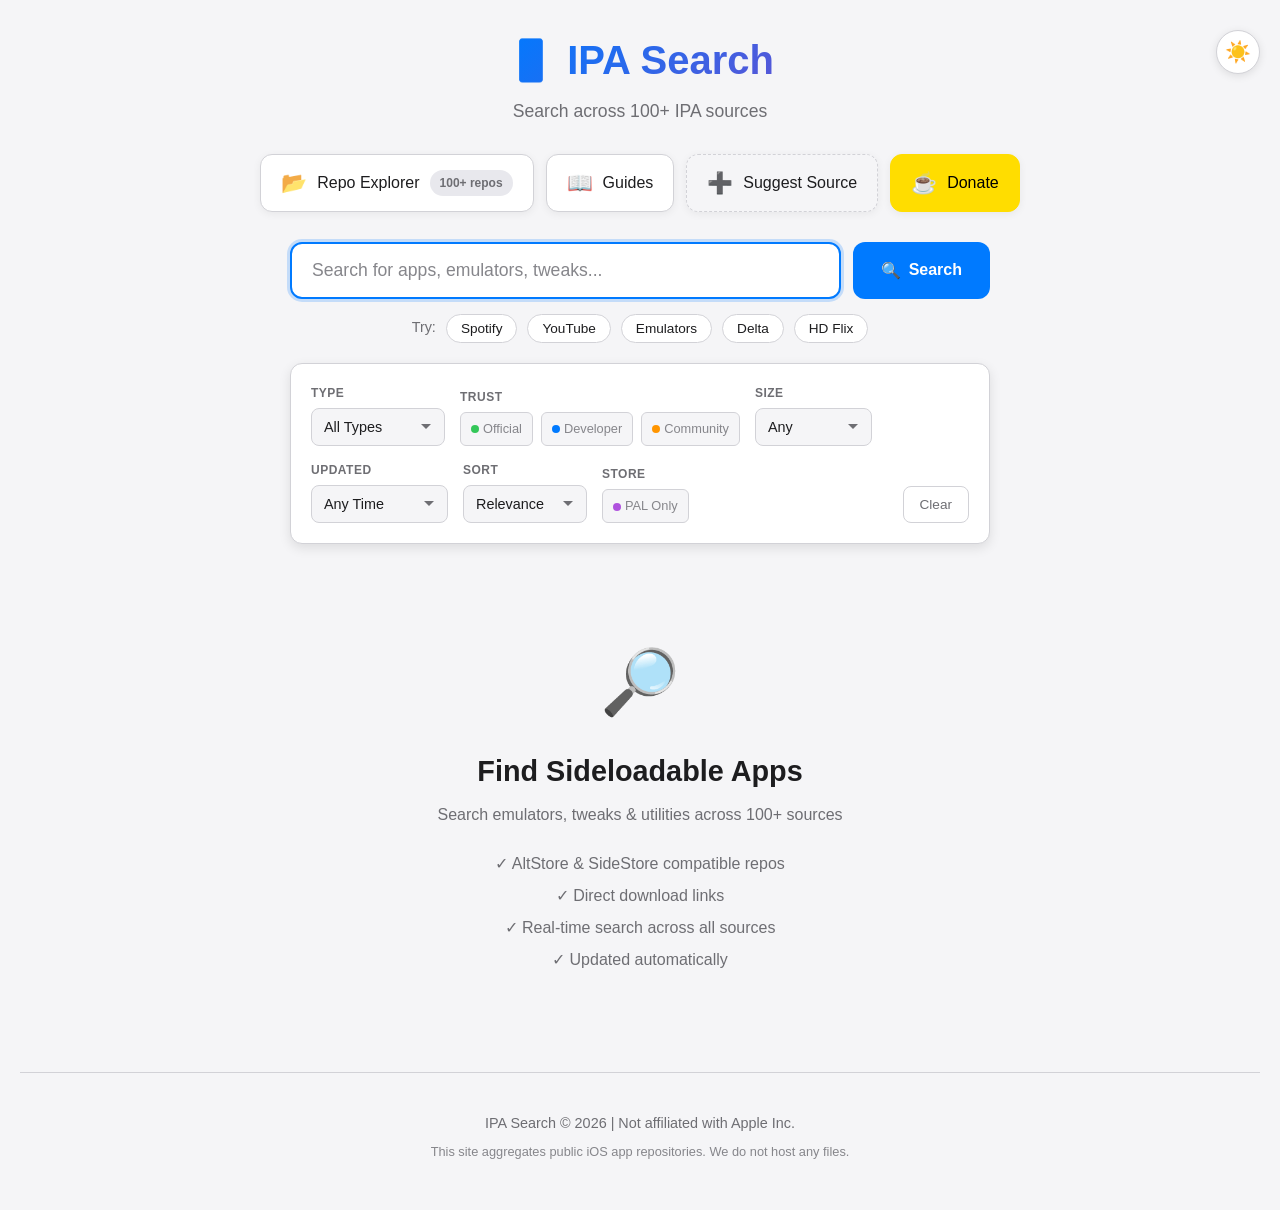
==== index.html @ 2eb37b1c "Add files via upload" ====
<!DOCTYPE html>
<html lang="en">
<head>
  <meta charset="UTF-8">
  <meta name="viewport" content="width=device-width, initial-scale=1.0">
  <meta name="description" content="Search 10,000+ iOS apps across 100+ AltStore & SideStore sources. Find IPAs, emulators, tweaked apps, jailbreak tools. Free, fast, updated daily.">
  <meta name="robots" content="index, follow, max-image-preview:large">
  <meta name="keywords" content="IPA download, sideload iOS, AltStore sources, SideStore repos, TrollStore, iOS emulator, tweaked apps iOS, jailbreak apps, IPA library, Spotify++ iOS, Delta emulator, PPSSPP iOS, YouTube++ iOS, Instagram Rocket, sideload iPhone, iOS 18 sideload, install IPA iPhone, modded apps iOS">
  <title>IPA Search | 100+ AltStore & SideStore Sources</title>

  <!-- Canonical URL -->
  <link rel="canonical" href="https://ipasearch.xyz/">

  <!-- Open Graph / Facebook -->
  <meta property="og:type" content="website">
  <meta property="og:url" content="https://ipasearch.xyz/">
  <meta property="og:title" content="IPA Search | 100+ AltStore & SideStore Sources">
  <meta property="og:description" content="Search 10,000+ iOS apps across 100+ AltStore & SideStore sources. Find IPAs, emulators, tweaked apps, jailbreak tools. Free, fast, updated daily.">
  <meta property="og:image" content="https://ipasearch.xyz/og-image.png">
  <meta property="og:image:alt" content="IPA Search homepage preview">

  <!-- Twitter -->
  <meta name="twitter:card" content="summary_large_image">
  <meta name="twitter:url" content="https://ipasearch.xyz/">
  <meta name="twitter:title" content="IPA Search | 100+ AltStore & SideStore Sources">
  <meta name="twitter:description" content="Search 10,000+ iOS apps across 100+ AltStore & SideStore sources. Find IPAs, emulators, tweaked apps, jailbreak tools.">
  <meta name="twitter:image" content="https://ipasearch.xyz/og-image.png">
  <meta name="twitter:image:alt" content="IPA Search homepage preview">

  <link rel="stylesheet" href="style.css">

  <!-- Google AdSense: replace ca-pub-XXXXXXXXXXXXXXXX with your publisher ID -->
  <!-- <script async src="https://pagead2.googlesyndication.com/pagead/js/adsbygoogle.js?client=ca-pub-XXXXXXXXXXXXXXXX" crossorigin="anonymous"></script> -->

  <!-- Favicon & Apple Touch Icon -->
  <link rel="icon" href="data:image/svg+xml,<svg xmlns='http://www.w3.org/2000/svg' viewBox='0 0 100 100'><rect fill='%23007aff' width='100' height='100' rx='22'/></svg>">
  <link rel="apple-touch-icon" href="/apple-touch-icon.png">

  <!-- Vercel Web Analytics -->
  <script>
    window.va = window.va || function () { (window.vaq = window.vaq || []).push(arguments); };
  </script>
  <script defer src="/_vercel/insights/script.js"></script>

  <!-- Structured Data (JSON-LD): WebApplication -->
  <script type="application/ld+json">
  {
    "@context": "https://schema.org",
    "@type": "WebApplication",
    "name": "IPA Search",
    "url": "https://ipasearch.xyz/",
    "description": "Search 10,000+ iOS apps across 100+ AltStore & SideStore sources. Find IPAs, emulators, tweaked apps, jailbreak tools.",
    "applicationCategory": "UtilitiesApplication",
    "operatingSystem": "Web",
    "offers": {
      "@type": "Offer",
      "price": "0",
      "priceCurrency": "USD"
    },
    "author": {
      "@type": "Person",
      "name": "Suyash Bhawsar"
    }
  }
  </script>

  <!-- Structured Data (JSON-LD): Organization -->
  <script type="application/ld+json">
  {
    "@context": "https://schema.org",
    "@type": "Organization",
    "name": "IPA Search",
    "url": "https://ipasearch.xyz/",
    "logo": "https://ipasearch.xyz/apple-touch-icon.png",
    "description": "Search 10,000+ iOS apps across 100+ AltStore & SideStore sources. Find IPAs, emulators, tweaked apps, and jailbreak tools.",
    "founder": {
      "@type": "Person",
      "name": "Suyash Bhawsar"
    },
    "sameAs": [
      "https://blog.ipasearch.xyz",
      "https://buymeacoffee.com/suyashbhawsar"
    ]
  }
  </script>

  <!-- Structured Data (JSON-LD): FAQ -->
  <script type="application/ld+json">
  {
    "@context": "https://schema.org",
    "@type": "FAQPage",
    "mainEntity": [
      {
        "@type": "Question",
        "name": "What is IPA sideloading?",
        "acceptedAnswer": {
          "@type": "Answer",
          "text": "Sideloading is installing apps on iOS devices outside the official App Store using tools like AltStore, SideStore, Sideloadly, or TrollStore. It allows you to install IPA files (iOS app packages) that aren't available on the App Store."
        }
      },
      {
        "@type": "Question",
        "name": "Is sideloading apps on iOS safe?",
        "acceptedAnswer": {
          "@type": "Answer",
          "text": "Sideloading from trusted sources is generally safe. IPA Search displays trust badges (Official, Developer, Community) to help you identify reliable repositories. Always download from reputable sources and avoid apps from unknown origins."
        }
      },
      {
        "@type": "Question",
        "name": "Do I need to jailbreak my iPhone to sideload apps?",
        "acceptedAnswer": {
          "@type": "Answer",
          "text": "No jailbreak is required for sideloading. Tools like AltStore, SideStore, and Sideloadly work on non-jailbroken devices. You can install up to 3 apps with a free Apple ID, which need to be refreshed every 7 days."
        }
      },
      {
        "@type": "Question",
        "name": "What is the difference between AltStore and SideStore?",
        "acceptedAnswer": {
          "@type": "Answer",
          "text": "AltStore requires a computer to refresh apps every 7 days via AltServer. SideStore is a fork that does not require a computer after initial setup. It refreshes apps on-device using a custom VPN configuration."
        }
      },
      {
        "@type": "Question",
        "name": "What is TrollStore and which iOS versions does it support?",
        "acceptedAnswer": {
          "@type": "Answer",
          "text": "TrollStore is a permanent IPA installer that does not require resigning. It supports iOS 14.0 to 16.6.1 and iOS 17.0. Apps installed via TrollStore never expire. iOS 17.0.1 and later are not supported because Apple patched the CoreTrust vulnerability."
        }
      },
      {
        "@type": "Question",
        "name": "How many apps can I sideload with a free Apple ID?",
        "acceptedAnswer": {
          "@type": "Answer",
          "text": "With a free Apple ID, you can sideload up to 3 apps at a time, and they expire after 7 days (requiring re-signing). A paid Apple Developer account ($99/year) removes these limits."
        }
      }
    ]
  }
  </script>
</head>
<body>
  <div class="container">
    <!-- Header -->
    <header>
      <div class="header-content">
        <h1>📱 IPA Search</h1>
        <p class="subtitle">Search across 100+ IPA sources</p>
        <button id="theme-toggle" class="theme-btn" aria-label="Toggle theme">
          <span class="sun-icon">☀️</span>
          <span class="moon-icon">🌙</span>
        </button>
      </div>
    </header>

    <!-- Navigation -->
    <nav class="main-nav">
      <a href="/sources.html" class="nav-btn">
        <span class="nav-icon">📂</span>
        <span class="nav-text">Repo Explorer</span>
        <span class="nav-badge">100+ repos</span>
      </a>
      <a href="https://blog.ipasearch.xyz" class="nav-btn">
        <span class="nav-icon">📖</span>
        <span class="nav-text">Guides</span>
      </a>
      <button class="nav-btn nav-btn-secondary" onclick="openSuggestModal()">
        <span class="nav-icon">➕</span>
        <span class="nav-text">Suggest Source</span>
      </button>
      <a href="https://buymeacoffee.com/suyashbhawsar" target="_blank" rel="noopener noreferrer" class="nav-btn nav-btn-donate">
        <span class="nav-icon">☕</span>
        <span class="nav-text">Donate</span>
      </a>
    </nav>

    <!-- Search Section -->
    <section class="search-section">
      <div class="search-container">
        <input
          type="text"
          id="search-input"
          placeholder="Search for apps, emulators, tweaks..."
          autocomplete="off"
          autofocus
        >
        <button id="search-btn" class="search-btn">
          <span class="search-icon">🔍</span>
          Search
        </button>
      </div>
      <div class="search-hints">
        <span>Try:</span>
        <button class="hint-btn" data-query="spotify">Spotify</button>
        <button class="hint-btn" data-query="youtube">YouTube</button>
        <button class="hint-btn" data-query="emulator">Emulators</button>
        <button class="hint-btn" data-query="delta">Delta</button>
        <button class="hint-btn" data-query="hdflix">HD Flix</button>
      </div>

      <!-- Trending Searches -->
      <div id="trending-section" class="trending-section hidden">
        <div class="trending-header">
          <span class="trending-label">Trending</span>
          <div class="trending-tabs">
            <button class="trending-tab active" data-period="day">Today</button>
            <button class="trending-tab" data-period="week">This Week</button>
            <button class="trending-tab" data-period="alltime">All Time</button>
          </div>
        </div>
        <div id="trending-chips" class="trending-chips"></div>
      </div>

      <!-- Filters -->
      <div class="filters-section" id="filters-section">
        <button class="filters-toggle" id="filters-toggle">Filters</button>
        <div class="filters-grid">
          <div class="filter-group">
            <label class="filter-label">Type</label>
            <select id="filter-type" class="filter-select">
              <option value="">All Types</option>
              <option value="tweaked">Tweaked (++)</option>
              <option value="emulator">Emulators</option>
              <option value="streaming">Streaming</option>
              <option value="jailbreak">Jailbreak</option>
              <option value="social">Social</option>
              <option value="games">Games</option>
              <option value="utilities">Utilities</option>
            </select>
          </div>

          <div class="filter-group filter-group-trust">
            <label class="filter-label">Trust</label>
            <div class="trust-checkboxes">
              <label class="trust-checkbox"><input type="checkbox" id="trust-official" value="official"><span class="trust-check-label official">Official</span></label>
              <label class="trust-checkbox"><input type="checkbox" id="trust-developer" value="developer"><span class="trust-check-label developer">Developer</span></label>
              <label class="trust-checkbox"><input type="checkbox" id="trust-community" value="community"><span class="trust-check-label community">Community</span></label>
            </div>
          </div>

          <div class="filter-group">
            <label class="filter-label">Size</label>
            <select id="filter-size" class="filter-select">
              <option value="">Any</option>
              <option value="small">&lt; 25 MB</option>
              <option value="medium">25-100 MB</option>
              <option value="large">100+ MB</option>
            </select>
          </div>

          <div class="filter-group">
            <label class="filter-label">Updated</label>
            <select id="filter-date" class="filter-select">
              <option value="">Any Time</option>
              <option value="week">Last 7 Days</option>
              <option value="month">Last 30 Days</option>
              <option value="quarter">Last 3 Months</option>
              <option value="year">Last Year</option>
            </select>
          </div>

          <div class="filter-group">
            <label class="filter-label">Sort</label>
            <select id="filter-sort" class="filter-select">
              <option value="relevance">Relevance</option>
              <option value="name">Name (A-Z)</option>
              <option value="date">Recent First</option>
              <option value="size-asc">Smallest</option>
              <option value="size-desc">Largest</option>
            </select>
          </div>

          <div class="filter-group filter-group-pal">
            <label class="filter-label">Store</label>
            <label class="pal-toggle" title="Show only AltStore PAL apps (EU marketplace)">
              <input type="checkbox" id="filter-pal">
              <span class="pal-toggle-label">PAL Only</span>
            </label>
          </div>

          <button id="clear-filters" class="clear-filters-btn">Clear</button>
        </div>
      </div>
    </section>

    <!-- Stats Section -->
    <section id="stats-section" class="stats-section hidden">
      <div class="stats-grid">
        <div class="stat-card">
          <span class="stat-value" id="stat-sources">-</span>
          <span class="stat-label">Sources</span>
        </div>
        <div class="stat-card">
          <span class="stat-value" id="stat-apps">-</span>
          <span class="stat-label">Total Apps</span>
        </div>
        <div class="stat-card">
          <span class="stat-value" id="stat-matches">-</span>
          <span class="stat-label">Matches</span>
        </div>
        <div class="stat-card">
          <span class="stat-value" id="stat-time">-</span>
          <span class="stat-label">Search Time</span>
        </div>
      </div>
    </section>

    <!-- Results Section -->
    <section id="results-section" class="results-section">
      <div id="loading" class="loading hidden">
        <div class="spinner"></div>
        <p>Searching across all sources...</p>
      </div>

      <div id="error" class="error hidden">
        <span class="error-icon">⚠️</span>
        <p id="error-message">An error occurred</p>
        <button id="retry-btn" class="retry-btn">Retry</button>
      </div>

      <div id="welcome" class="welcome">
        <div class="welcome-icon">🔎</div>
        <h2>Find Sideloadable Apps</h2>
        <p>Search emulators, tweaks & utilities across 100+ sources</p>
        <ul class="feature-list">
          <li>✓ AltStore & SideStore compatible repos</li>
          <li>✓ Direct download links</li>
          <li>✓ Real-time search across all sources</li>
          <li>✓ Updated automatically</li>
        </ul>
      </div>

      <div id="results" class="results-grid hidden"></div>

      <div id="no-results" class="no-results hidden">
        <span class="no-results-icon">😕</span>
        <h3>No apps found</h3>
        <p>Try a different search term or check the spelling</p>
      </div>
    </section>

    <!-- Ad Banner (only shown after results, 728x90 Leaderboard) -->
    <!-- DISABLED: Enable after AdSense approval. See README.md for instructions -->
    <!--
    <div id="ad-banner" class="ad-container ad-leaderboard hidden">
      <div class="ad-placeholder">
        <ins class="adsbygoogle"
             style="display:inline-block;width:728px;height:90px"
             data-ad-client="ca-pub-XXXXXXXXXXXXXXXX"
             data-ad-slot="XXXXXXXXXX"></ins>
        <script>(adsbygoogle = window.adsbygoogle || []).push({});</script>
        <span class="ad-label">Advertisement</span>
      </div>
    </div>
    -->

    <!-- Footer -->
    <footer>
      <p>IPA Search &copy; 2026 | Not affiliated with Apple Inc.</p>
      <p class="disclaimer">This site aggregates public iOS app repositories. We do not host any files.</p>
    </footer>
  </div>

  <!-- Sticky Mobile Footer Ad (320x50) -->
  <!-- DISABLED: Enable after AdSense approval. See README.md for instructions -->
  <!--
  <div id="mobile-sticky-ad" class="mobile-sticky-ad hidden">
    <button class="close-sticky-ad" onclick="closeStickyAd()" aria-label="Close ad">×</button>
    <ins class="adsbygoogle"
         style="display:inline-block;width:320px;height:50px"
         data-ad-client="ca-pub-XXXXXXXXXXXXXXXX"
         data-ad-slot="XXXXXXXXXX"></ins>
    <script>(adsbygoogle = window.adsbygoogle || []).push({});</script>
  </div>
  -->

  <!-- App Detail Modal -->
  <div id="app-modal" class="modal hidden">
    <div class="modal-backdrop" onclick="closeModal()"></div>
    <div class="modal-content">
      <button class="modal-close" onclick="closeModal()" aria-label="Close">&times;</button>
      <div class="modal-header">
        <img id="modal-icon" class="modal-icon" src="" alt="App icon">
        <div class="modal-title-section">
          <h2 id="modal-name"></h2>
          <p id="modal-subtitle" class="modal-subtitle"></p>
          <p id="modal-developer" class="modal-developer"></p>
        </div>
      </div>
      <div class="modal-meta">
        <span id="modal-version" class="modal-meta-item"></span>
        <span id="modal-date" class="modal-meta-item"></span>
        <span id="modal-size" class="modal-meta-item"></span>
      </div>
      <div id="modal-badges" class="modal-badges"></div>
      <div class="modal-section">
        <h3>Description</h3>
        <p id="modal-description" class="modal-description-truncated"></p>
        <a id="modal-read-more" href="#" class="modal-read-more hidden" target="_blank" rel="noopener noreferrer">Read more &rarr;</a>
      </div>
      <div class="modal-actions">
        <a id="modal-download" href="#" class="modal-download-btn" target="_blank" rel="noopener noreferrer">Download IPA</a>
        <button id="modal-copy-source" class="modal-copy-btn">Copy Source URL</button>
      </div>
      <a id="modal-view-page" href="#" class="modal-view-page-link" target="_blank" rel="noopener noreferrer">
        View Full Details <span class="view-arrow">&rarr;</span>
      </a>
    </div>
  </div>

  <!-- Suggest Source Modal -->
  <div id="suggest-modal" class="modal hidden">
    <div class="modal-backdrop" onclick="closeSuggestModal()"></div>
    <div class="modal-content suggest-modal-content">
      <button class="modal-close" onclick="closeSuggestModal()" aria-label="Close">&times;</button>
      <h2 class="suggest-title">Suggest a Source</h2>
      <p class="suggest-subtitle">Know a repo we're missing? Submit it below!</p>

      <form id="suggest-form" action="/api/suggest" method="POST">

        <div class="form-group">
          <label for="suggest-url">Repository URL *</label>
          <input type="url" id="suggest-url" name="repo_url" placeholder="https://example.com/repo.json" required
                 pattern="https?://.+\..+">
          <span class="field-hint">Must be a valid URL (e.g., example.com/repo.json)</span>
        </div>

        <div class="form-group">
          <label for="suggest-name">Repository Name (optional)</label>
          <input type="text" id="suggest-name" name="repo_name" placeholder="My Awesome Repo">
        </div>

        <div class="form-group">
          <label for="suggest-email">Your Email (optional, for follow-up)</label>
          <input type="email" id="suggest-email" name="email" placeholder="you@example.com">
        </div>

        <button type="submit" class="suggest-submit-btn">Submit Suggestion</button>
      </form>

      <div id="suggest-success" class="suggest-message hidden">
        <span class="success-icon">✅</span>
        <p>Thanks! We'll review your suggestion soon.</p>
      </div>

      <div id="suggest-error" class="suggest-message hidden">
        <span class="error-icon">❌</span>
        <p>Something went wrong. Please try again.</p>
      </div>
    </div>
  </div>

  <script>
    // Suggest Modal Functions
    function openSuggestModal() {
      document.getElementById('suggest-modal').classList.remove('hidden');
      document.body.style.overflow = 'hidden';
    }

    function closeSuggestModal() {
      document.getElementById('suggest-modal').classList.add('hidden');
      document.body.style.overflow = '';
      // Reset form
      document.getElementById('suggest-form').reset();
      document.getElementById('suggest-form').classList.remove('hidden');
      document.getElementById('suggest-success').classList.add('hidden');
      document.getElementById('suggest-error').classList.add('hidden');
    }

    // Auto-prefix https:// to URL field if missing
    document.getElementById('suggest-url').addEventListener('blur', function() {
      const val = this.value.trim();
      if (val && !val.match(/^https?:\/\//i)) {
        this.value = 'https://' + val;
      }
    });

    // Handle form submission with AJAX
    document.getElementById('suggest-form').addEventListener('submit', async function(e) {
      e.preventDefault();

      const form = e.target;
      const urlInput = document.getElementById('suggest-url');
      const submitBtn = form.querySelector('button[type="submit"]');
      const originalText = submitBtn.textContent;

      // Auto-prefix https:// if missing (in case blur didn't fire)
      const urlVal = urlInput.value.trim();
      if (urlVal && !urlVal.match(/^https?:\/\//i)) {
        urlInput.value = 'https://' + urlVal;
      }

      submitBtn.textContent = 'Submitting...';
      submitBtn.disabled = true;

      try {
        // Convert FormData to JSON for proper Vercel handling
        const formData = new FormData(form);
        const data = {};
        for (const [key, value] of formData) {
          data[key] = value;
        }

        const response = await fetch(form.action, {
          method: 'POST',
          body: JSON.stringify(data),
          headers: {
            'Accept': 'application/json',
            'Content-Type': 'application/json'
          }
        });

        if (response.ok) {
          form.classList.add('hidden');
          document.getElementById('suggest-success').classList.remove('hidden');
        } else {
          throw new Error('Submission failed');
        }
      } catch (error) {
        document.getElementById('suggest-error').classList.remove('hidden');
      }

      submitBtn.textContent = originalText;
      submitBtn.disabled = false;
    });
  </script>

  <script src="app.js"></script>
<script type="module" src="https://static.cloudflareinsights.com/beacon.min.js/v31edd6df95cf4e85bb4c19e7a9bdbcba1788362987495" integrity="sha512-iIg7k2xntmwu6/uSb5tpc/hySgZc4eoL31yB29W6tJFo2akwjPWcEqnCEdJvGexCL0KEQwVYv5BlowfhVz26hg==" data-cf-beacon='{"version":"2024.11.0","token":"49f5c4924f894ab6a2064449a4769128","r":1,"spa":2}' crossorigin="anonymous"></script>
</body>
</html>
---- style.css ----
/* CSS Variables for Theming */
:root {
  /* Light Theme (default) */
  --bg-primary: #f5f5f7;
  --bg-secondary: #ffffff;
  --bg-tertiary: #e8e8ed;
  --text-primary: #1d1d1f;
  --text-secondary: #6e6e73;
  --text-tertiary: #86868b;
  --accent-color: #007aff;
  --accent-hover: #0056b3;
  --border-color: #d2d2d7;
  --shadow-color: rgba(0, 0, 0, 0.1);
  --card-bg: #ffffff;
  --success-color: #34c759;
  --error-color: #ff3b30;
  --warning-color: #ff9500;
}

[data-theme="dark"] {
  /* Dark Theme */
  --bg-primary: #000000;
  --bg-secondary: #1c1c1e;
  --bg-tertiary: #2c2c2e;
  --text-primary: #f5f5f7;
  --text-secondary: #a1a1a6;
  --text-tertiary: #6e6e73;
  --accent-color: #0a84ff;
  --accent-hover: #409cff;
  --border-color: #38383a;
  --shadow-color: rgba(0, 0, 0, 0.3);
  --card-bg: #1c1c1e;
  --success-color: #30d158;
  --error-color: #ff453a;
  --warning-color: #ff9f0a;
}

/* Reset & Base Styles */
* {
  margin: 0;
  padding: 0;
  box-sizing: border-box;
}

html, body {
  overflow-x: hidden;
}

body {
  font-family: -apple-system, BlinkMacSystemFont, 'Segoe UI', Roboto, Oxygen, Ubuntu, sans-serif;
  background-color: var(--bg-primary);
  color: var(--text-primary);
  line-height: 1.5;
  min-height: 100vh;
  transition: background-color 0.3s ease, color 0.3s ease;
}

.container {
  max-width: 1400px;
  margin: 0 auto;
  padding: 0 20px;
}

/* Header */
header {
  padding: 30px 0;
  text-align: center;
  position: relative;
}

.header-content {
  position: relative;
}

header h1 {
  font-size: 2.5rem;
  font-weight: 700;
  margin-bottom: 8px;
  background: linear-gradient(135deg, var(--accent-color), #5856d6);
  -webkit-background-clip: text;
  -webkit-text-fill-color: transparent;
  background-clip: text;
  cursor: pointer;
  transition: opacity 0.2s ease;
  display: inline-block;
}

header h1:hover {
  opacity: 0.7;
}

.subtitle {
  color: var(--text-secondary);
  font-size: 1.1rem;
}

/* Main Navigation */
.main-nav {
  display: flex;
  justify-content: center;
  gap: 12px;
  margin-bottom: 20px;
  flex-wrap: wrap;
}

.nav-btn {
  display: inline-flex;
  align-items: center;
  gap: 10px;
  padding: 12px 20px;
  background: var(--bg-secondary);
  border: 1px solid var(--border-color);
  border-radius: 12px;
  color: var(--text-primary);
  text-decoration: none;
  font-weight: 500;
  transition: all 0.2s;
  box-shadow: 0 2px 8px rgba(0, 0, 0, 0.06);
}

.nav-btn:hover {
  background: var(--accent-color);
  color: white;
  border-color: var(--accent-color);
  transform: translateY(-2px);
  box-shadow: 0 4px 12px rgba(0, 122, 255, 0.3);
}

.nav-btn:hover .nav-badge {
  background: rgba(255, 255, 255, 0.2);
  color: white;
}

.nav-icon {
  font-size: 1.3rem;
}

.nav-text {
  font-size: 1rem;
}

.nav-badge {
  background: var(--bg-tertiary);
  color: var(--text-secondary);
  font-size: 0.75rem;
  font-weight: 600;
  padding: 4px 10px;
  border-radius: 20px;
  transition: all 0.2s;
}

.nav-btn-secondary {
  background: transparent;
  border-style: dashed;
}

.nav-btn-secondary:hover {
  background: var(--accent-color);
  border-style: solid;
}

.nav-btn-donate {
  background: #ffdd00;
  color: #000;
  border-color: #ffdd00;
}

.nav-btn-donate:hover {
  background: #ffcc00;
  color: #000;
  border-color: #ffcc00;
}

/* Suggest Modal */
.suggest-modal-content {
  max-width: 450px;
}

.suggest-title {
  font-size: 1.4rem;
  margin: 0 0 8px 0;
}

.suggest-subtitle {
  color: var(--text-secondary);
  margin: 0 0 24px 0;
  font-size: 0.95rem;
}

.form-group {
  margin-bottom: 18px;
}

.form-group label {
  display: block;
  font-size: 0.85rem;
  font-weight: 500;
  margin-bottom: 6px;
  color: var(--text-primary);
}

.form-group input {
  width: 100%;
  padding: 12px 14px;
  font-size: 1rem;
  border: 1px solid var(--border-color);
  border-radius: 10px;
  background: var(--bg-primary);
  color: var(--text-primary);
  transition: border-color 0.2s, box-shadow 0.2s;
}

.form-group input:focus {
  outline: none;
  border-color: var(--accent-color);
  box-shadow: 0 0 0 3px rgba(0, 122, 255, 0.15);
}

.form-group input::placeholder {
  color: var(--text-secondary);
  opacity: 0.7;
}

.field-hint {
  display: block;
  font-size: 0.75rem;
  color: var(--text-tertiary);
  margin-top: 4px;
}

.form-group input:invalid:not(:placeholder-shown) + .field-hint {
  color: var(--error-color);
}

.suggest-submit-btn {
  width: 100%;
  padding: 14px;
  font-size: 1rem;
  font-weight: 600;
  color: white;
  background: var(--accent-color);
  border: none;
  border-radius: 10px;
  cursor: pointer;
  transition: background 0.2s, transform 0.1s;
}

.suggest-submit-btn:hover {
  background: #0066d6;
}

.suggest-submit-btn:active {
  transform: scale(0.98);
}

.suggest-submit-btn:disabled {
  opacity: 0.7;
  cursor: not-allowed;
}

.suggest-message {
  text-align: center;
  padding: 30px 20px;
}

.suggest-message .success-icon,
.suggest-message .error-icon {
  font-size: 3rem;
  display: block;
  margin-bottom: 12px;
}

.suggest-message p {
  margin: 0;
  font-size: 1.1rem;
  color: var(--text-primary);
}

/* Theme Toggle */
.theme-btn {
  position: absolute;
  top: 0;
  right: 0;
  background: var(--bg-secondary);
  border: 1px solid var(--border-color);
  border-radius: 50%;
  width: 44px;
  height: 44px;
  cursor: pointer;
  display: flex;
  align-items: center;
  justify-content: center;
  font-size: 1.3rem;
  transition: all 0.3s ease;
  box-shadow: 0 2px 8px var(--shadow-color);
}

.theme-btn:hover {
  transform: scale(1.1);
}

.moon-icon {
  display: none;
}

[data-theme="dark"] .sun-icon {
  display: none;
}

[data-theme="dark"] .moon-icon {
  display: inline;
}

/* Ad Container: 728x90 leaderboard (shows after results) */
.ad-container {
  margin: 30px auto;
  text-align: center;
}

.ad-leaderboard {
  max-width: 728px;
}

.ad-placeholder {
  background: var(--bg-tertiary);
  border: 1px dashed var(--border-color);
  border-radius: 8px;
  display: flex;
  flex-direction: column;
  align-items: center;
  justify-content: center;
  padding: 20px;
  min-height: 90px;
  position: relative;
}

.ad-label {
  font-size: 0.65rem;
  color: var(--text-tertiary);
  position: absolute;
  top: 4px;
  left: 8px;
  text-transform: uppercase;
  letter-spacing: 0.5px;
}

/* In-feed ad (between results) */
.ad-in-feed {
  grid-column: 1 / -1;
  display: flex;
  justify-content: center;
  padding: 20px 0;
}

.ad-in-feed .ad-placeholder {
  max-width: 728px;
  width: 100%;
}

/* Sticky Mobile Footer Ad */
.mobile-sticky-ad {
  position: fixed;
  bottom: 0;
  left: 0;
  right: 0;
  background: var(--bg-secondary);
  border-top: 1px solid var(--border-color);
  display: flex;
  justify-content: center;
  align-items: center;
  padding: 8px;
  z-index: 1000;
  box-shadow: 0 -2px 10px var(--shadow-color);
}

.close-sticky-ad {
  position: absolute;
  top: -12px;
  right: 10px;
  width: 24px;
  height: 24px;
  border-radius: 50%;
  background: var(--bg-tertiary);
  border: 1px solid var(--border-color);
  color: var(--text-secondary);
  font-size: 16px;
  cursor: pointer;
  display: flex;
  align-items: center;
  justify-content: center;
  line-height: 1;
}

.close-sticky-ad:hover {
  background: var(--border-color);
}

/* Only show sticky ad on mobile */
@media (min-width: 769px) {
  .mobile-sticky-ad {
    display: none !important;
  }
}

/* Add padding to footer when sticky ad is visible on mobile */
@media (max-width: 768px) {
  body.has-sticky-ad footer {
    padding-bottom: 70px;
  }
}

/* Search Section */
.search-section {
  margin: 30px 0;
}

.search-container {
  display: flex;
  gap: 12px;
  max-width: 700px;
  margin: 0 auto;
}

#search-input {
  flex: 1;
  padding: 16px 20px;
  font-size: 1.1rem;
  border: 2px solid var(--border-color);
  border-radius: 12px;
  background: var(--bg-secondary);
  color: var(--text-primary);
  outline: none;
  transition: all 0.3s ease;
}

#search-input:focus {
  border-color: var(--accent-color);
  box-shadow: 0 0 0 3px rgba(0, 122, 255, 0.2);
}

#search-input::placeholder {
  color: var(--text-tertiary);
}

.search-btn {
  padding: 16px 28px;
  font-size: 1rem;
  font-weight: 600;
  background: var(--accent-color);
  color: white;
  border: none;
  border-radius: 12px;
  cursor: pointer;
  display: flex;
  align-items: center;
  gap: 8px;
  transition: all 0.3s ease;
}

.search-btn:hover {
  background: var(--accent-hover);
  transform: translateY(-2px);
}

.search-btn:active {
  transform: translateY(0);
}

.search-hints {
  display: flex;
  align-items: center;
  justify-content: center;
  gap: 10px;
  margin-top: 15px;
  flex-wrap: wrap;
}

.search-hints span {
  color: var(--text-secondary);
  font-size: 0.9rem;
}

.hint-btn {
  padding: 6px 14px;
  font-size: 0.85rem;
  background: var(--bg-secondary);
  color: var(--text-primary);
  border: 1px solid var(--border-color);
  border-radius: 20px;
  cursor: pointer;
  transition: all 0.2s ease;
}

.hint-btn:hover {
  background: var(--accent-color);
  color: white;
  border-color: var(--accent-color);
}

/* Trending Searches */
.trending-section {
  max-width: 700px;
  margin: 18px auto 0;
  text-align: center;
}

.trending-header {
  display: flex;
  align-items: center;
  justify-content: center;
  gap: 12px;
  margin-bottom: 10px;
}

.trending-label {
  font-size: 0.8rem;
  font-weight: 600;
  color: var(--text-secondary);
  text-transform: uppercase;
  letter-spacing: 0.5px;
}

.trending-tabs {
  display: flex;
  gap: 4px;
}

.trending-tab {
  padding: 4px 10px;
  font-size: 0.75rem;
  background: transparent;
  color: var(--text-tertiary);
  border: 1px solid var(--border-color);
  border-radius: 14px;
  cursor: pointer;
  transition: all 0.2s ease;
}

.trending-tab:hover {
  color: var(--text-primary);
  border-color: var(--text-secondary);
}

.trending-tab.active {
  background: var(--accent-color);
  color: white;
  border-color: var(--accent-color);
}

.trending-chips {
  display: flex;
  flex-wrap: wrap;
  justify-content: center;
  gap: 8px;
}

.trending-chip {
  padding: 6px 14px;
  font-size: 0.85rem;
  background: var(--bg-secondary);
  color: var(--text-primary);
  border: 1px solid var(--border-color);
  border-radius: 20px;
  cursor: pointer;
  transition: all 0.2s ease;
  white-space: nowrap;
}

.trending-chip:hover {
  background: var(--accent-color);
  color: white;
  border-color: var(--accent-color);
}

.trending-chip .trending-count {
  font-size: 0.7rem;
  color: var(--text-tertiary);
  margin-left: 4px;
}

.trending-chip:hover .trending-count {
  color: rgba(255, 255, 255, 0.7);
}

/* Filters Section */
.filters-section {
  max-width: 700px;
  margin: 20px auto 0;
  padding: 20px;
  background: var(--bg-secondary);
  border: 1px solid var(--border-color);
  border-radius: 12px;
  box-shadow: 0 4px 12px var(--shadow-color);
}

/* Hide toggle button on desktop */
.filters-toggle {
  display: none;
}

/* PAL toggle: pill style matching trust checkboxes */
.pal-toggle {
  display: flex;
  align-items: center;
  gap: 4px;
  cursor: pointer;
  padding: 6px 10px;
  background: var(--bg-primary);
  border: 1px solid var(--border-color);
  border-radius: 6px;
  transition: all 0.2s ease;
  user-select: none;
}

.pal-toggle:hover {
  border-color: rgba(175, 82, 222, 0.5);
}

.pal-toggle input {
  display: none;
}

.pal-toggle-label {
  font-size: 0.8rem;
  color: var(--text-tertiary);
  transition: color 0.2s ease;
}

.pal-toggle-label::before {
  content: '';
  display: inline-block;
  width: 8px;
  height: 8px;
  border-radius: 50%;
  margin-right: 4px;
  background: #af52de;
  transition: background 0.2s ease;
  vertical-align: middle;
}

.pal-toggle:has(input:checked) {
  border-color: #af52de;
  background: var(--bg-secondary);
}

.pal-toggle:has(input:checked) .pal-toggle-label {
  color: #af52de;
}

.filters-grid {
  display: flex;
  flex-wrap: wrap;
  gap: 15px;
  align-items: end;
}

.filter-group {
  display: flex;
  flex-direction: column;
  gap: 6px;
}

.filter-label {
  font-size: 0.75rem;
  font-weight: 600;
  color: var(--text-secondary);
  text-transform: uppercase;
  letter-spacing: 0.5px;
}

.filter-select {
  padding: 10px 32px 10px 12px;
  font-size: 0.9rem;
  background: var(--bg-primary);
  color: var(--text-primary);
  border: 1px solid var(--border-color);
  border-radius: 8px;
  cursor: pointer;
  transition: all 0.2s ease;
  appearance: none;
  background-image: url("data:image/svg+xml,%3Csvg xmlns='http://www.w3.org/2000/svg' width='12' height='12' viewBox='0 0 12 12'%3E%3Cpath fill='%236e6e73' d='M6 8L1 3h10z'/%3E%3C/svg%3E");
  background-repeat: no-repeat;
  background-position: right 12px center;
}

.filter-select:hover {
  border-color: var(--accent-color);
}

.filter-select:focus {
  outline: none;
  border-color: var(--accent-color);
  box-shadow: 0 0 0 3px rgba(0, 122, 255, 0.2);
}

.clear-filters-btn {
  padding: 10px 16px;
  font-size: 0.85rem;
  background: transparent;
  color: var(--text-secondary);
  border: 1px solid var(--border-color);
  border-radius: 8px;
  cursor: pointer;
  transition: all 0.2s ease;
  margin-left: auto;
}

.clear-filters-btn:hover {
  background: var(--error-color);
  color: white;
  border-color: var(--error-color);
}

/* App type badges */
.app-type-badge {
  display: inline-block;
  padding: 2px 6px;
  font-size: 0.6rem;
  font-weight: 500;
  text-transform: lowercase;
  border-radius: 3px;
  margin-left: 6px;
  opacity: 0.8;
}

.badge-tweaked {
  background: var(--bg-tertiary);
  color: var(--text-secondary);
}

.badge-emulator {
  background: var(--bg-tertiary);
  color: var(--text-secondary);
}

.badge-streaming {
  background: var(--bg-tertiary);
  color: var(--text-secondary);
}

.badge-jailbreak {
  background: var(--bg-tertiary);
  color: var(--text-secondary);
}

.badge-social {
  background: var(--bg-tertiary);
  color: var(--text-secondary);
}

.badge-games {
  background: var(--bg-tertiary);
  color: var(--text-secondary);
}

.badge-utilities {
  background: var(--bg-tertiary);
  color: var(--text-secondary);
}

/* Stats Section */
.stats-section {
  margin: 25px 0;
}

.stats-grid {
  display: grid;
  grid-template-columns: repeat(4, 1fr);
  gap: 15px;
  max-width: 700px;
  margin: 0 auto;
}

.stat-card {
  background: var(--bg-secondary);
  border: 1px solid var(--border-color);
  border-radius: 12px;
  padding: 15px;
  text-align: center;
  transition: all 0.3s ease;
}

.stat-value {
  display: block;
  font-size: 1.5rem;
  font-weight: 700;
  color: var(--accent-color);
}

.stat-label {
  font-size: 0.8rem;
  color: var(--text-secondary);
  text-transform: uppercase;
  letter-spacing: 0.5px;
}


/* Results Section */
.results-section {
  min-height: 300px;
  margin: 20px 0;
}

.results-grid {
  display: grid;
  grid-template-columns: repeat(auto-fill, minmax(min(300px, 100%), 1fr));
  gap: 16px;
}

/* App Card: flexbox for internal alignment */
.app-card {
  position: relative;
  background: var(--card-bg);
  border: 1px solid var(--border-color);
  border-radius: 16px;
  padding: 16px;
  transition: transform 0.2s ease, box-shadow 0.2s ease;
  display: flex;
  flex-direction: column;
  height: 100%;
  min-width: 0;
  overflow: hidden;
}

.app-card:hover {
  transform: translateY(-2px);
  box-shadow: 0 8px 24px var(--shadow-color);
}

.app-header {
  display: flex;
  gap: 12px;
  margin-bottom: 12px;
  align-items: flex-start;
}

.app-icon {
  width: 52px;
  height: 52px;
  border-radius: 12px;
  object-fit: cover;
  background: var(--bg-tertiary);
  flex-shrink: 0;
}

.app-info {
  flex: 1;
  min-width: 0;
}

.app-name {
  font-size: 1rem;
  font-weight: 600;
  margin-bottom: 2px;
  white-space: nowrap;
  overflow: hidden;
  text-overflow: ellipsis;
}

.app-developer {
  font-size: 0.8rem;
  color: var(--text-secondary);
  white-space: nowrap;
  overflow: hidden;
  text-overflow: ellipsis;
  margin-bottom: 4px;
}


.app-description {
  font-size: 0.85rem;
  color: var(--text-secondary);
  line-height: 1.4;
  display: -webkit-box;
  -webkit-line-clamp: 2;
  -webkit-box-orient: vertical;
  overflow: hidden;
  flex: 1;
  margin-bottom: 10px;
}

.app-meta {
  margin-top: auto;
}

.app-bundle {
  font-size: 0.7rem;
  color: var(--text-tertiary);
  font-family: monospace;
  margin-bottom: 4px;
  white-space: nowrap;
  overflow: hidden;
  text-overflow: ellipsis;
}

.app-meta-info {
  display: flex;
  align-items: center;
  gap: 6px;
  margin-top: 4px;
  flex-wrap: wrap;
  overflow: hidden;
}

.meta-item {
  font-size: 0.75rem;
  color: var(--text-tertiary);
}

.meta-version {
  color: var(--text-secondary);
  font-weight: 500;
}

.meta-sep {
  color: var(--text-tertiary);
  font-size: 0.6rem;
}

.app-source {
  font-size: 0.7rem;
  color: var(--text-tertiary);
  margin-bottom: 10px;
  white-space: nowrap;
  overflow: hidden;
  text-overflow: ellipsis;
}

/* Trust Badges */
.trust-badge {
  display: inline-flex;
  align-items: center;
  gap: 3px;
  padding: 2px 6px;
  font-size: 0.6rem;
  font-weight: 600;
  border-radius: 4px;
  margin-left: 6px;
  white-space: nowrap;
  vertical-align: middle;
}

.trust-official {
  background: rgba(52, 199, 89, 0.15);
  color: var(--success-color);
  border: 1px solid rgba(52, 199, 89, 0.3);
}

.trust-developer {
  background: rgba(0, 122, 255, 0.15);
  color: var(--accent-color);
  border: 1px solid rgba(0, 122, 255, 0.3);
}

.trust-community {
  background: rgba(255, 149, 0, 0.15);
  color: var(--warning-color);
  border: 1px solid rgba(255, 149, 0, 0.3);
}

.trust-pal {
  background: rgba(175, 82, 222, 0.15);
  color: #af52de;
  border: 1px solid rgba(175, 82, 222, 0.3);
}

.trust-unverified {
  background: transparent;
  color: var(--text-tertiary);
  border: 1px dashed var(--border-color);
  opacity: 0;
  transition: opacity 0.2s ease;
}

.app-card:hover .trust-unverified {
  opacity: 0.6;
}

[data-theme="dark"] .trust-pal {
  background: rgba(191, 90, 242, 0.2);
  border-color: rgba(191, 90, 242, 0.4);
}

[data-theme="dark"] .trust-official {
  background: rgba(48, 209, 88, 0.2);
  border-color: rgba(48, 209, 88, 0.4);
}

[data-theme="dark"] .trust-developer {
  background: rgba(10, 132, 255, 0.2);
  border-color: rgba(10, 132, 255, 0.4);
}

[data-theme="dark"] .trust-community {
  background: rgba(255, 159, 10, 0.2);
  border-color: rgba(255, 159, 10, 0.4);
}

/* Trust Filter Checkboxes */
.filter-group-trust {
  min-width: 200px;
}

.trust-checkboxes {
  display: flex;
  gap: 8px;
  flex-wrap: wrap;
}

.trust-checkbox {
  display: flex;
  align-items: center;
  gap: 4px;
  cursor: pointer;
  padding: 6px 10px;
  background: var(--bg-primary);
  border: 1px solid var(--border-color);
  border-radius: 6px;
  transition: all 0.2s ease;
}

.trust-checkbox:hover {
  border-color: var(--accent-color);
}

.trust-checkbox input {
  display: none;
}

.trust-checkbox input:checked + .trust-check-label.official {
  color: var(--success-color);
}

.trust-checkbox input:checked + .trust-check-label.developer {
  color: var(--accent-color);
}

.trust-checkbox input:checked + .trust-check-label.community {
  color: var(--warning-color);
}

.trust-checkbox:has(input:checked) {
  border-color: var(--accent-color);
  background: var(--bg-secondary);
}

.trust-check-label {
  font-size: 0.8rem;
  color: var(--text-tertiary);
  transition: color 0.2s ease;
}

.trust-check-label::before {
  content: '';
  display: inline-block;
  width: 8px;
  height: 8px;
  border-radius: 50%;
  margin-right: 4px;
  background: var(--text-tertiary);
  transition: background 0.2s ease;
}

.trust-check-label.official::before {
  background: var(--success-color);
}

.trust-check-label.developer::before {
  background: var(--accent-color);
}

.trust-check-label.community::before {
  background: var(--warning-color);
}

.app-actions {
  display: flex;
  gap: 8px;
}

.download-btn {
  flex: 1;
  padding: 8px 14px;
  font-size: 0.85rem;
  font-weight: 600;
  background: var(--accent-color);
  color: white;
  border: none;
  border-radius: 8px;
  cursor: pointer;
  text-decoration: none;
  text-align: center;
  white-space: nowrap;
  transition: background 0.2s ease, transform 0.08s ease, box-shadow 0.08s ease;
}

.download-btn:hover {
  background: var(--accent-hover);
}

.download-btn:active,
.download-btn.is-feedback {
  background: var(--accent-hover);
  transform: translateY(1px) scale(0.985);
  box-shadow: inset 0 2px 10px rgba(0, 0, 0, 0.16);
}

.copy-btn {
  padding: 8px 12px;
  font-size: 0.75rem;
  background: var(--bg-tertiary);
  color: var(--text-secondary);
  border: 1px solid var(--border-color);
  border-radius: 8px;
  cursor: pointer;
  white-space: nowrap;
  transition: background 0.2s ease, border-color 0.2s ease, color 0.2s ease, transform 0.08s ease, box-shadow 0.08s ease;
}

.copy-btn:hover {
  background: var(--bg-secondary);
  color: var(--text-primary);
  border-color: var(--accent-color);
}

.copy-btn:active,
.copy-btn.is-feedback {
  background: var(--bg-secondary);
  color: var(--text-primary);
  border-color: var(--accent-color);
  transform: translateY(1px) scale(0.985);
  box-shadow: inset 0 2px 8px rgba(0, 0, 0, 0.08);
}

/* Loading State */
.loading {
  display: flex;
  flex-direction: column;
  align-items: center;
  justify-content: center;
  padding: 60px;
  color: var(--text-secondary);
}

.spinner {
  width: 40px;
  height: 40px;
  border: 3px solid var(--border-color);
  border-top-color: var(--accent-color);
  border-radius: 50%;
  animation: spin 1s linear infinite;
  margin-bottom: 15px;
}

@keyframes spin {
  to { transform: rotate(360deg); }
}

/* Welcome State */
.welcome {
  text-align: center;
  padding: 60px 20px;
}

.welcome-icon {
  font-size: 4rem;
  margin-bottom: 20px;
}

.welcome h2 {
  font-size: 1.8rem;
  margin-bottom: 10px;
}

.welcome p {
  color: var(--text-secondary);
  margin-bottom: 25px;
}

.feature-list {
  list-style: none;
  display: flex;
  flex-direction: column;
  align-items: center;
  gap: 8px;
}

.feature-list li {
  color: var(--text-secondary);
  text-align: left;
}

/* Error State */
.error {
  text-align: center;
  padding: 60px 20px;
  color: var(--error-color);
}

.error-icon {
  font-size: 3rem;
  margin-bottom: 15px;
}

.retry-btn {
  margin-top: 15px;
  padding: 10px 24px;
  font-size: 1rem;
  background: var(--accent-color);
  color: white;
  border: none;
  border-radius: 8px;
  cursor: pointer;
}

/* No Results */
.no-results {
  text-align: center;
  padding: 60px 20px;
}

.no-results-icon {
  font-size: 3rem;
  margin-bottom: 15px;
}

.no-results h3 {
  margin-bottom: 10px;
}

.no-results p {
  color: var(--text-secondary);
}

/* Footer */
footer {
  text-align: center;
  padding: 40px 20px;
  border-top: 1px solid var(--border-color);
  margin-top: 40px;
}

footer p {
  color: var(--text-secondary);
  font-size: 0.9rem;
  margin-bottom: 8px;
}

.disclaimer {
  font-size: 0.8rem;
  color: var(--text-tertiary);
}

/* Utility Classes */
.hidden {
  display: none !important;
}

/* Responsive Design */
@media (max-width: 768px) {
  header {
    padding: 20px 0;
  }

  .header-content {
    text-align: center;
    position: relative;
  }

  header h1 {
    font-size: 1.6rem;
    margin-bottom: 6px;
    display: block;
  }

  .subtitle {
    font-size: 0.9rem;
    display: block;
  }

  .theme-btn {
    position: absolute;
    top: 2px;
    right: -5px;
    width: 38px;
    height: 38px;
    font-size: 1rem;
  }

  /* Give header content right padding so title doesn't touch toggle */
  .header-content {
    padding-right: 50px;
  }

  .search-section {
    margin: 20px 0;
  }

  .search-container {
    flex-direction: column;
  }

  .search-btn {
    justify-content: center;
  }

  .search-hints {
    gap: 6px;
    margin-top: 12px;
  }

  .hint-btn {
    padding: 5px 10px;
    font-size: 0.8rem;
  }

  .trending-section {
    margin-top: 14px;
    text-align: center;
  }

  .trending-header {
    justify-content: center;
    flex-wrap: wrap;
    gap: 8px;
  }

  .trending-chips {
    justify-content: center;
    gap: 6px;
  }

  .trending-chip {
    padding: 5px 10px;
    font-size: 0.8rem;
  }

  /* Collapsible filters on mobile */
  .filters-section {
    padding: 0;
    background: transparent;
    border: none;
    box-shadow: none;
    margin-top: 15px;
  }

  .filters-toggle {
    display: flex;
    align-items: center;
    justify-content: center;
    gap: 8px;
    width: 100%;
    padding: 14px 20px;
    background: var(--bg-secondary);
    border: 1px solid var(--border-color);
    border-radius: 12px;
    color: var(--text-secondary);
    font-size: 0.95rem;
    font-weight: 500;
    cursor: pointer;
    transition: all 0.2s ease;
  }

  .filters-toggle:active {
    transform: scale(0.98);
  }

  .filters-toggle::after {
    content: '▼';
    font-size: 0.65rem;
    transition: transform 0.2s ease;
    opacity: 0.6;
  }

  .filters-section.expanded .filters-toggle {
    border-radius: 12px 12px 0 0;
    border-bottom-color: transparent;
  }

  .filters-section.expanded .filters-toggle::after {
    transform: rotate(180deg);
  }

  .filters-grid {
    display: none;
    padding: 16px;
    background: var(--bg-secondary);
    border: 1px solid var(--border-color);
    border-top: none;
    border-radius: 0 0 12px 12px;
    gap: 14px;
  }

  .filters-section.expanded .filters-grid {
    display: flex;
    flex-wrap: wrap;
  }

  .filter-group {
    width: 100%;
  }

  .filter-group-trust {
    min-width: unset;
  }

  .trust-checkboxes {
    width: 100%;
    display: flex;
    gap: 8px;
  }

  .trust-checkbox {
    flex: 1;
    justify-content: center;
    padding: 10px 6px;
    min-width: 0;
  }

  .trust-check-label {
    font-size: 0.7rem;
    white-space: nowrap;
  }

  .filter-select {
    width: 100%;
    padding: 12px 32px 12px 14px;
  }

  .clear-filters-btn {
    width: 100%;
    margin-left: 0;
    margin-top: 4px;
    padding: 12px;
  }

  .stats-grid {
    grid-template-columns: repeat(2, 1fr);
    gap: 10px;
  }

  .stat-card {
    padding: 12px;
  }

  .stat-value {
    font-size: 1.2rem;
  }

  .stat-label {
    font-size: 0.7rem;
  }

  .main-content {
    grid-template-columns: 1fr;
  }

  .results-grid {
    grid-template-columns: 1fr;
  }

  /* Welcome section mobile */
  .welcome {
    padding: 40px 20px;
  }

  .welcome-icon {
    font-size: 3rem;
  }

  .welcome h2 {
    font-size: 1.4rem;
  }

  .welcome p {
    font-size: 0.9rem;
  }

  .feature-list li {
    font-size: 0.85rem;
  }
}

/* Pagination */
.pagination {
  display: flex;
  flex-direction: column;
  align-items: center;
  gap: 15px;
  margin-top: 30px;
  padding: 20px 0;
}

.pagination-info {
  font-size: 0.9rem;
  color: var(--text-secondary);
}

.pagination-buttons {
  display: flex;
  align-items: center;
  gap: 8px;
  flex-wrap: wrap;
  justify-content: center;
}

.page-btn {
  padding: 8px 14px;
  font-size: 0.9rem;
  background: var(--bg-secondary);
  color: var(--text-primary);
  border: 1px solid var(--border-color);
  border-radius: 8px;
  cursor: pointer;
  transition: all 0.2s ease;
}

.page-btn:hover:not(:disabled) {
  background: var(--accent-color);
  color: white;
  border-color: var(--accent-color);
}

.page-btn.active {
  background: var(--accent-color);
  color: white;
  border-color: var(--accent-color);
}

.page-btn:disabled {
  opacity: 0.5;
  cursor: not-allowed;
}

.page-ellipsis {
  color: var(--text-tertiary);
  padding: 0 4px;
}

/* Highlight matched text */
.highlight {
  background: rgba(0, 122, 255, 0.15);
  padding: 1px 2px;
  border-radius: 2px;
}

[data-theme="dark"] .highlight {
  background: rgba(10, 132, 255, 0.25);
}

/* App Detail Modal */
.modal {
  position: fixed;
  top: 0;
  left: 0;
  right: 0;
  bottom: 0;
  z-index: 2000;
  display: flex;
  align-items: center;
  justify-content: center;
  padding: 20px;
}

.modal-backdrop {
  position: absolute;
  top: 0;
  left: 0;
  right: 0;
  bottom: 0;
  background: rgba(0, 0, 0, 0.6);
  backdrop-filter: blur(4px);
  touch-action: none;
}

.modal-content {
  position: relative;
  background: var(--bg-secondary);
  border-radius: 16px;
  max-width: 600px;
  width: 100%;
  max-height: 85vh;
  overflow-y: auto;
  -webkit-overflow-scrolling: touch;
  overscroll-behavior: contain;
  padding: 24px;
  box-shadow: 0 20px 60px rgba(0, 0, 0, 0.3);
  animation: modalSlideIn 0.25s ease;
}

@keyframes modalSlideIn {
  from {
    opacity: 0;
    transform: translateY(20px) scale(0.95);
  }
  to {
    opacity: 1;
    transform: translateY(0) scale(1);
  }
}

.modal-close {
  position: absolute;
  top: 16px;
  right: 16px;
  width: 32px;
  height: 32px;
  border-radius: 50%;
  border: none;
  background: var(--bg-tertiary);
  color: var(--text-secondary);
  font-size: 1.4rem;
  cursor: pointer;
  display: flex;
  align-items: center;
  justify-content: center;
  transition: all 0.2s ease;
  line-height: 1;
}

.modal-close:hover {
  background: var(--error-color);
  color: white;
}

.modal-header {
  display: flex;
  gap: 16px;
  margin-bottom: 16px;
}

.modal-icon {
  width: 80px;
  height: 80px;
  border-radius: 18px;
  object-fit: cover;
  background: var(--bg-tertiary);
  flex-shrink: 0;
}

.modal-title-section {
  flex: 1;
  min-width: 0;
}

.modal-title-section h2 {
  font-size: 1.4rem;
  font-weight: 700;
  margin-bottom: 4px;
  line-height: 1.2;
}

.modal-subtitle {
  color: var(--text-secondary);
  font-size: 0.95rem;
  margin-bottom: 4px;
}

.modal-developer {
  color: var(--text-tertiary);
  font-size: 0.85rem;
}

.modal-meta {
  display: flex;
  flex-wrap: wrap;
  gap: 12px;
  margin-bottom: 12px;
}

.modal-meta-item {
  font-size: 0.85rem;
  color: var(--text-secondary);
  background: var(--bg-tertiary);
  padding: 4px 10px;
  border-radius: 6px;
}

.modal-badges {
  display: flex;
  flex-wrap: wrap;
  gap: 8px;
  margin-bottom: 16px;
}

.modal-badges .trust-badge,
.modal-badges .app-type-badge {
  font-size: 0.75rem;
  padding: 4px 10px;
}

.modal-section {
  margin-bottom: 20px;
}

.modal-section h3 {
  font-size: 0.85rem;
  font-weight: 600;
  color: var(--text-secondary);
  text-transform: uppercase;
  letter-spacing: 0.5px;
  margin-bottom: 8px;
}

.modal-section p {
  font-size: 0.95rem;
  color: var(--text-primary);
  line-height: 1.6;
  white-space: pre-wrap;
}

.modal-actions {
  display: flex;
  gap: 12px;
}

.modal-download-btn {
  flex: 1;
  padding: 14px 20px;
  font-size: 1rem;
  font-weight: 600;
  background: var(--accent-color);
  color: white;
  border: none;
  border-radius: 12px;
  text-align: center;
  text-decoration: none;
  cursor: pointer;
  white-space: nowrap;
  transition: background 0.2s ease, transform 0.08s ease, box-shadow 0.08s ease;
}

.modal-download-btn:hover {
  background: var(--accent-hover);
}

.modal-download-btn:active,
.modal-download-btn.is-feedback {
  background: var(--accent-hover);
  transform: translateY(1px) scale(0.985);
  box-shadow: inset 0 2px 10px rgba(0, 0, 0, 0.16);
}

.modal-copy-btn {
  padding: 14px 20px;
  font-size: 0.9rem;
  background: var(--bg-tertiary);
  color: var(--text-primary);
  border: 1px solid var(--border-color);
  border-radius: 12px;
  cursor: pointer;
  white-space: nowrap;
  transition: background 0.2s ease, border-color 0.2s ease, color 0.2s ease, transform 0.08s ease, box-shadow 0.08s ease;
}

.modal-copy-btn:hover {
  border-color: var(--accent-color);
  color: var(--accent-color);
}

.modal-copy-btn:active,
.modal-copy-btn.is-feedback {
  background: var(--bg-secondary);
  color: var(--text-primary);
  border-color: var(--accent-color);
  transform: translateY(1px) scale(0.985);
  box-shadow: inset 0 2px 8px rgba(0, 0, 0, 0.08);
}

.app-name-link {
  color: inherit;
  text-decoration: none;
}

.app-name-link:hover {
  text-decoration: underline;
  color: var(--accent-color);
}

/* Card detail arrow (opens full page in new tab) */
.card-detail-arrow {
  position: absolute;
  top: 10px;
  right: 10px;
  width: 28px;
  height: 28px;
  display: flex;
  align-items: center;
  justify-content: center;
  border-radius: 8px;
  background: var(--bg-tertiary);
  color: var(--text-tertiary);
  text-decoration: none;
  opacity: 0;
  transition: opacity 0.2s, transform 0.15s, background 0.15s;
  z-index: 1;
}

.app-card:hover .card-detail-arrow {
  opacity: 1;
}

.card-detail-arrow:hover {
  background: var(--accent-color);
  color: #fff;
  transform: scale(1.1);
}

/* Modal description truncation */
.modal-description-truncated {
  display: -webkit-box;
  -webkit-line-clamp: 4;
  -webkit-box-orient: vertical;
  overflow: hidden;
  font-size: 0.95rem;
  color: var(--text-primary);
  line-height: 1.6;
  white-space: pre-wrap;
}

.modal-read-more {
  display: inline-block;
  margin-top: 6px;
  font-size: 0.85rem;
  font-weight: 500;
  color: var(--accent-color);
  text-decoration: none;
}

.modal-read-more:hover {
  text-decoration: underline;
}

/* Modal View Full Details link */
.modal-view-page-link {
  display: block;
  text-align: center;
  margin-top: 12px;
  padding: 12px 20px;
  font-size: 0.9rem;
  font-weight: 500;
  color: var(--accent-color);
  text-decoration: none;
  border: 1px solid var(--border-color);
  border-radius: 12px;
  transition: all 0.2s;
}

.modal-view-page-link:hover {
  background: var(--accent-color);
  color: #fff;
  border-color: var(--accent-color);
}

.modal-view-page-link .view-arrow {
  margin-left: 4px;
}

/* Modal mobile styles */
@media (max-width: 768px) {
  .modal {
    padding: 10px;
    align-items: flex-end;
  }

  .modal-content {
    max-height: 90vh;
    border-radius: 16px 16px 0 0;
    padding: 20px;
    padding-bottom: 30px;
  }

  .modal-icon {
    width: 64px;
    height: 64px;
    border-radius: 14px;
  }

  .modal-title-section h2 {
    font-size: 1.2rem;
  }

  .modal-actions {
    flex-direction: column;
  }

  /* Always visible on mobile (no hover) */
  .card-detail-arrow {
    opacity: 0.5;
  }
}

/* ===== Sources Page ===== */

.header-link {
  color: inherit;
  text-decoration: none;
}

.header-link:hover {
  opacity: 1;
}

.sources-stats {
  margin-bottom: 20px;
}

.sources-filter {
  display: flex;
  gap: 12px;
  margin-bottom: 20px;
  flex-wrap: wrap;
}

.sources-filter .filter-select {
  flex: 1;
  min-width: 150px;
}

.sources-list {
  display: flex;
  flex-direction: column;
  gap: 12px;
}

.source-card {
  background: var(--bg-secondary);
  border-radius: 12px;
  padding: 16px;
  border: 1px solid var(--border-color);
  transition: transform 0.15s, box-shadow 0.15s;
}

.source-card:hover {
  transform: translateY(-2px);
  box-shadow: 0 4px 12px rgba(0, 0, 0, 0.1);
}

.source-card.offline {
  opacity: 0.7;
}

.source-header {
  display: flex;
  align-items: center;
  gap: 10px;
  margin-bottom: 8px;
  flex-wrap: wrap;
}

.status-dot {
  width: 10px;
  height: 10px;
  border-radius: 50%;
  flex-shrink: 0;
}

.status-dot.online {
  background: #34c759;
  box-shadow: 0 0 6px rgba(52, 199, 89, 0.5);
}

.status-dot.offline {
  background: #ff3b30;
}

.source-name {
  font-size: 1rem;
  font-weight: 600;
  margin: 0;
  flex: 1;
}

.source-url {
  font-size: 0.8rem;
  color: var(--text-secondary);
  word-break: break-all;
  margin: 0 0 12px 0;
}

.source-meta {
  display: flex;
  align-items: center;
  gap: 12px;
  font-size: 0.85rem;
}

.source-status {
  font-weight: 500;
}

.source-card.online .source-status {
  color: #34c759;
}

.source-card.offline .source-status {
  color: #ff3b30;
}

.source-apps {
  color: var(--text-secondary);
}

.copy-url-btn {
  margin-left: auto;
  background: none;
  border: none;
  cursor: pointer;
  font-size: 1rem;
  padding: 4px 8px;
  border-radius: 6px;
  transition: background 0.15s;
}

.copy-url-btn:hover {
  background: var(--bg-tertiary);
}

.error-message {
  color: #ff3b30;
  text-align: center;
}

@media (max-width: 600px) {
  .sources-filter {
    flex-direction: column;
  }

  .sources-filter .filter-select {
    width: 100%;
  }

  .source-header {
    gap: 8px;
  }

  .source-name {
    font-size: 0.95rem;
  }
}

/* ===== Repo Explorer ===== */

.repo-card {
  background: var(--bg-secondary);
  border-radius: 12px;
  border: 1px solid var(--border-color);
  overflow: hidden;
  margin-bottom: 8px;
}

.repo-card.offline {
  opacity: 0.6;
}

.repo-header {
  display: flex;
  align-items: center;
  gap: 12px;
  padding: 14px 16px;
  cursor: pointer;
  transition: background 0.15s;
}

.repo-header:hover {
  background: var(--bg-tertiary);
}

.repo-icon-placeholder {
  width: 44px;
  height: 44px;
  border-radius: 10px;
  background: var(--bg-tertiary);
  display: flex;
  align-items: center;
  justify-content: center;
  font-size: 1.5rem;
  flex-shrink: 0;
  overflow: hidden;
}

.repo-icon-placeholder img {
  width: 100%;
  height: 100%;
  object-fit: cover;
}

.repo-info {
  flex: 1;
  min-width: 0;
}

.repo-title-row {
  display: flex;
  align-items: center;
  gap: 8px;
  flex-wrap: wrap;
}

.repo-name {
  font-size: 1rem;
  font-weight: 600;
  margin: 0;
  white-space: nowrap;
  overflow: hidden;
  text-overflow: ellipsis;
}

.repo-count {
  background: var(--bg-tertiary);
  color: var(--text-secondary);
  font-size: 0.75rem;
  font-weight: 600;
  padding: 2px 8px;
  border-radius: 10px;
}

.repo-url {
  font-size: 0.75rem;
  color: var(--text-secondary);
  margin: 4px 0 0 0;
  white-space: nowrap;
  overflow: hidden;
  text-overflow: ellipsis;
}

.repo-chevron {
  font-size: 0.8rem;
  color: var(--text-secondary);
  transition: transform 0.2s;
  flex-shrink: 0;
}

.repo-chevron.expanded {
  transform: rotate(90deg);
}

.repo-content {
  border-top: 1px solid var(--border-color);
  padding: 12px 16px;
  background: var(--bg-primary);
}

.repo-apps-loading {
  display: flex;
  align-items: center;
  gap: 10px;
  color: var(--text-secondary);
  font-size: 0.9rem;
  padding: 10px 0;
}

.spinner-small {
  width: 18px;
  height: 18px;
  border: 2px solid var(--border-color);
  border-top-color: var(--accent-color);
  border-radius: 50%;
  animation: spin 0.8s linear infinite;
}

.repo-apps {
  display: flex;
  flex-direction: column;
  gap: 8px;
}

.repo-app-card {
  display: flex;
  align-items: center;
  gap: 12px;
  padding: 10px 12px;
  background: var(--bg-secondary);
  border-radius: 10px;
  border: 1px solid var(--border-color);
}

.repo-app-icon {
  width: 48px;
  height: 48px;
  border-radius: 10px;
  object-fit: cover;
  flex-shrink: 0;
  background: var(--bg-tertiary);
}

.repo-app-info {
  flex: 1;
  min-width: 0;
}

.repo-app-name {
  font-size: 0.95rem;
  font-weight: 600;
  margin: 0 0 4px 0;
  white-space: nowrap;
  overflow: hidden;
  text-overflow: ellipsis;
}

.repo-app-meta {
  display: flex;
  align-items: center;
  gap: 8px;
  font-size: 0.75rem;
  color: var(--text-secondary);
  flex-wrap: wrap;
}

.repo-app-meta span {
  display: flex;
  align-items: center;
  gap: 3px;
}

.repo-app-age {
  color: var(--accent-color);
}

.repo-app-desc {
  font-size: 0.8rem;
  color: var(--text-secondary);
  margin: 6px 0 0 0;
  line-height: 1.4;
}

.repo-app-download {
  font-size: 1.2rem;
  text-decoration: none;
  padding: 8px;
  border-radius: 8px;
  transition: background 0.15s;
  flex-shrink: 0;
}

.repo-app-download:hover {
  background: var(--bg-tertiary);
}

.no-apps {
  color: var(--text-secondary);
  text-align: center;
  padding: 20px;
  font-size: 0.9rem;
}

@media (max-width: 600px) {
  .repo-header {
    padding: 12px;
    gap: 10px;
  }

  .repo-icon-placeholder {
    width: 38px;
    height: 38px;
  }

  .repo-name {
    font-size: 0.9rem;
  }

  .repo-app-card {
    padding: 8px 10px;
    gap: 10px;
  }

  .repo-app-icon {
    width: 40px;
    height: 40px;
  }

  .repo-app-name {
    font-size: 0.85rem;
  }

  .repo-app-desc {
    display: none;
  }
}
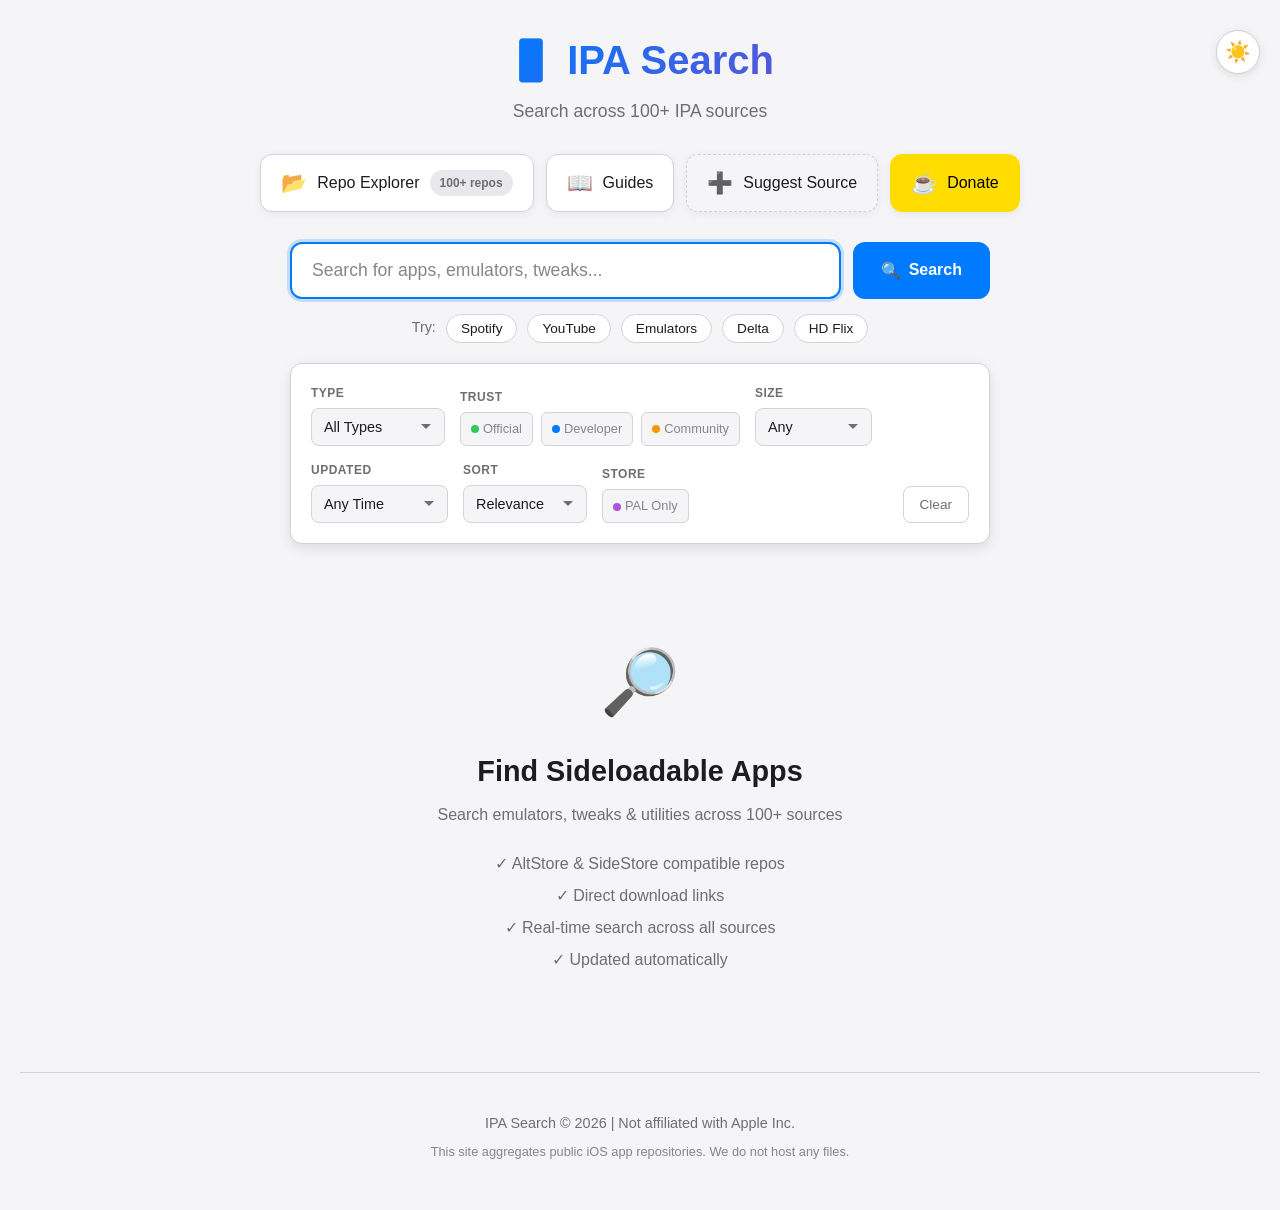
==== commit 0275f1f7: "Update index.html" ====
--- a/index.html
+++ b/index.html
@@ -33,7 +33,7 @@
   <!-- <script async src="https://pagead2.googlesyndication.com/pagead/js/adsbygoogle.js?client=ca-pub-XXXXXXXXXXXXXXXX" crossorigin="anonymous"></script> -->
 
   <!-- Favicon & Apple Touch Icon -->
-  <link rel="icon" href="data:image/svg+xml,<svg xmlns='http://www.w3.org/2000/svg' viewBox='0 0 100 100'><rect fill='%23007aff' width='100' height='100' rx='22'/></svg>">
+  <link rel="icon" href="data:image/svg+xml,<svg xmlns='http://www.w3.org/2000/svg' viewBox='0 0 100 100'><rect fill='%237700ff' width='100' height='100' rx='22'/></svg>">
   <link rel="apple-touch-icon" href="/apple-touch-icon.png">
 
   <!-- Vercel Web Analytics -->
@@ -158,7 +158,7 @@
 
     <!-- Navigation -->
     <nav class="main-nav">
-      <a href="/sources.html" class="nav-btn">
+      <a href="./sources.html" class="nav-btn">
         <span class="nav-icon">📂</span>
         <span class="nav-text">Repo Explorer</span>
         <span class="nav-badge">100+ repos</span>
